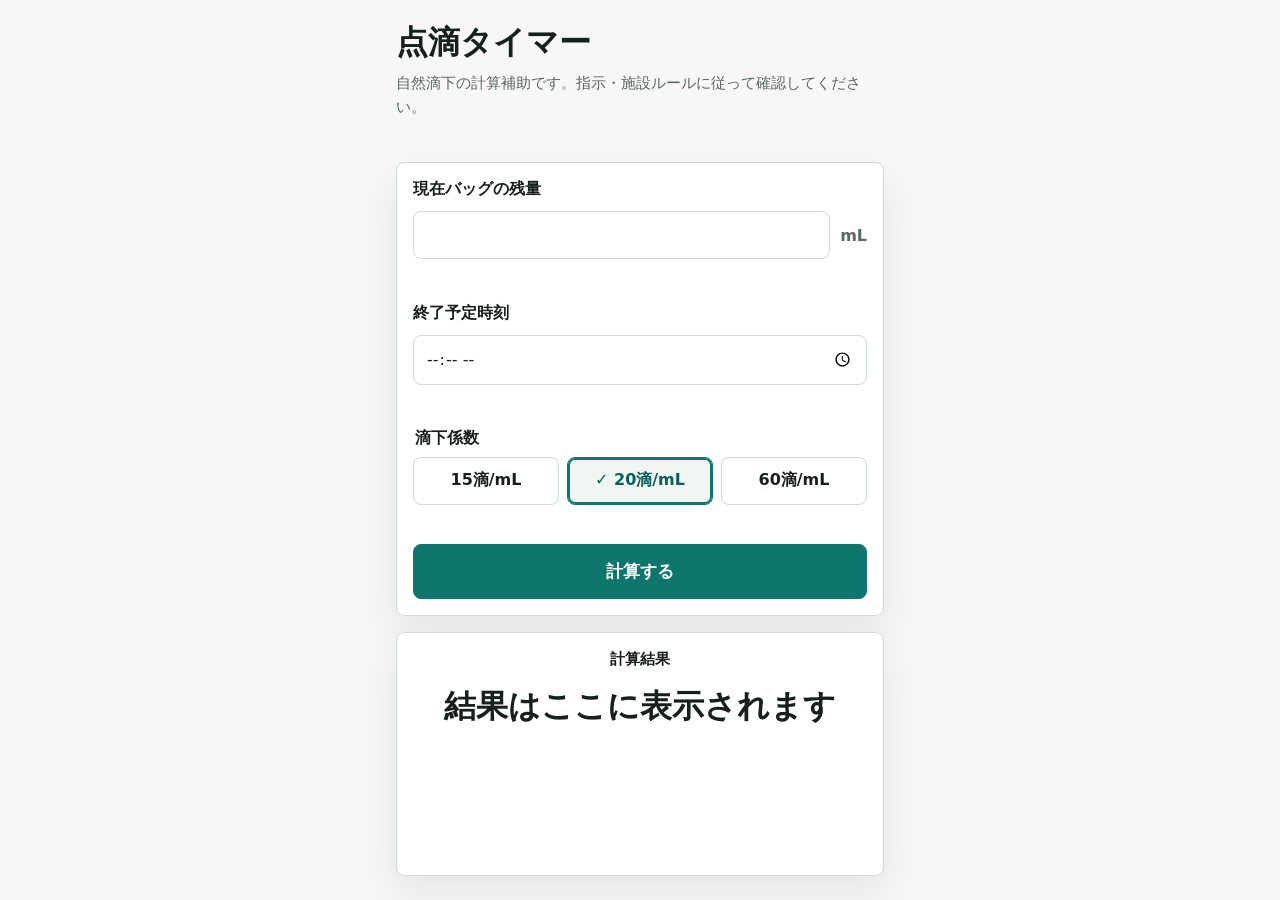
==== app/src/index.html @ 85085fc9 "初回実装完了-GitHub-Pages公開前" ====
<!doctype html>
<html lang="ja">
<head>
  <meta charset="utf-8">
  <meta name="viewport" content="width=device-width, initial-scale=1">
  <title>点滴タイマー</title>
  <meta name="theme-color" content="#2563eb">
  <link rel="manifest" href="./manifest.json">
  <link rel="icon" href="./icons/icon-192.png">
  <link rel="stylesheet" href="./style.css">
  <script src="./calc.js" defer></script>
  <script src="./app.js" defer></script>
  <script>
    if ('serviceWorker' in navigator) {
      window.addEventListener('load', function () {
        navigator.serviceWorker.register('./service-worker.js');
      });
    }
  </script>
</head>
<body>
  <main class="app" aria-labelledby="app-title">
    <header class="app-header">
      <h1 id="app-title">点滴タイマー</h1>
      <p class="notice">自然滴下の計算補助です。指示・施設ルールに従って確認してください。</p>
    </header>

    <form class="input-panel" id="calculation-form" novalidate>
      <div class="field">
        <label for="volume-input">現在バッグの残量</label>
        <div class="input-with-unit">
          <input
            id="volume-input"
            name="volume"
            type="number"
            inputmode="decimal"
            autocomplete="off"
            min="0"
            step="any"
            aria-describedby="volume-error"
          >
          <span class="unit">mL</span>
        </div>
        <p class="error-message" id="volume-error" aria-live="polite"></p>
      </div>

      <div class="field">
        <label for="end-time-input">終了予定時刻</label>
        <input
          id="end-time-input"
          name="endTime"
          type="time"
          autocomplete="off"
          aria-describedby="end-time-error"
        >
        <p class="error-message" id="end-time-error" aria-live="polite"></p>
      </div>

      <fieldset class="drop-factor-group">
        <legend>滴下係数</legend>
        <div class="drop-factor-buttons" id="drop-factor-buttons">
          <button class="factor-button" type="button" data-drop-factor="15" aria-pressed="false">15滴/mL</button>
          <button class="factor-button is-selected" type="button" data-drop-factor="20" aria-pressed="true">20滴/mL</button>
          <button class="factor-button" type="button" data-drop-factor="60" aria-pressed="false">60滴/mL</button>
        </div>
        <p class="error-message" id="drop-factor-error" aria-live="polite"></p>
      </fieldset>

      <button class="calculate-button" type="submit">計算する</button>
    </form>

    <section class="result-panel" aria-labelledby="result-title" aria-live="polite">
      <h2 id="result-title">計算結果</h2>
      <p class="main-result" id="main-result">結果はここに表示されます</p>
      <p class="drops-result" id="drops-result"></p>
      <p class="ml-result" id="ml-result"></p>
      <p class="condition-text" id="condition-text"></p>
    </section>
  </main>
</body>
</html>
---- app/src/style.css ----
:root {
  color-scheme: light;
  --bg: #f7f8f5;
  --surface: #ffffff;
  --surface-strong: #f0f6f3;
  --text: #18201d;
  --muted: #5b6762;
  --line: #cfd8d3;
  --accent: #0f766e;
  --accent-strong: #0b5f59;
  --accent-text: #ffffff;
  --error: #b42318;
  --focus: #d97706;
  --shadow: 0 18px 40px rgba(21, 31, 28, 0.08);
}

* {
  box-sizing: border-box;
}

html {
  min-height: 100%;
}

body {
  background: var(--bg);
  color: var(--text);
  font-family: system-ui, -apple-system, BlinkMacSystemFont, "Segoe UI", sans-serif;
  margin: 0;
  min-height: 100%;
}

button,
input {
  font: inherit;
}

.app {
  display: grid;
  gap: 16px;
  margin: 0 auto;
  max-width: 520px;
  min-height: 100vh;
  padding: 20px 16px 24px;
}

.app-header {
  padding-top: 4px;
}

h1 {
  font-size: 2rem;
  line-height: 1.15;
  margin: 0 0 10px;
}

.notice {
  color: var(--muted);
  font-size: 0.95rem;
  line-height: 1.6;
  margin: 0;
}

.input-panel,
.result-panel {
  background: var(--surface);
  border: 1px solid var(--line);
  border-radius: 8px;
  box-shadow: var(--shadow);
  padding: 16px;
}

.input-panel {
  display: grid;
  gap: 14px;
}

.field {
  display: grid;
  gap: 8px;
}

label,
legend {
  color: var(--text);
  font-weight: 700;
}

.input-with-unit {
  align-items: center;
  display: grid;
  gap: 10px;
  grid-template-columns: minmax(0, 1fr) auto;
}

input {
  background: var(--surface);
  border: 1px solid var(--line);
  border-radius: 8px;
  color: var(--text);
  min-height: 48px;
  padding: 10px 12px;
  width: 100%;
}

input:focus-visible,
button:focus-visible {
  outline: 3px solid var(--focus);
  outline-offset: 2px;
}

input[aria-invalid="true"] {
  border-color: var(--error);
}

.unit {
  color: var(--muted);
  font-weight: 700;
}

.error-message {
  color: var(--error);
  font-size: 0.9rem;
  line-height: 1.4;
  margin: 0;
  min-height: 1.3em;
}

.drop-factor-group {
  border: 0;
  margin: 0;
  min-inline-size: 0;
  padding: 0;
}

.drop-factor-buttons {
  display: grid;
  gap: 8px;
  grid-template-columns: repeat(3, minmax(0, 1fr));
  margin-top: 8px;
}

.factor-button,
.calculate-button {
  border-radius: 8px;
  cursor: pointer;
  min-height: 48px;
  padding: 10px;
}

.factor-button {
  background: var(--surface);
  border: 1px solid var(--line);
  color: var(--text);
  font-weight: 700;
}

.factor-button.is-selected {
  background: var(--surface-strong);
  border-color: var(--accent);
  box-shadow: inset 0 0 0 2px var(--accent);
  color: var(--accent-strong);
}

.factor-button.is-selected::before {
  content: "✓ ";
}

.calculate-button {
  background: var(--accent);
  border: 1px solid var(--accent);
  color: var(--accent-text);
  font-size: 1.05rem;
  font-weight: 800;
  width: 100%;
}

.calculate-button:active {
  transform: translateY(1px);
}

.result-panel {
  display: grid;
  gap: 8px;
  text-align: center;
}

.result-panel h2 {
  font-size: 0.95rem;
  margin: 0;
}

.main-result {
  font-size: 2rem;
  font-weight: 800;
  line-height: 1.2;
  margin: 4px 0;
  min-height: 2.4rem;
}

.drops-result {
  font-size: 1.35rem;
  font-weight: 800;
  margin: 0;
  min-height: 2rem;
}

.ml-result {
  color: var(--muted);
  font-size: 1.05rem;
  font-weight: 700;
  margin: 0;
  min-height: 1.6rem;
}

.condition-text {
  color: var(--muted);
  font-size: 0.86rem;
  line-height: 1.5;
  margin: 4px 0 0;
  min-height: 1.4rem;
}

@media (max-width: 360px) {
  .app {
    padding-inline: 12px;
  }

  .input-panel,
  .result-panel {
    padding: 14px 12px;
  }

  .drop-factor-buttons {
    gap: 6px;
  }

  .factor-button {
    font-size: 0.9rem;
    padding-inline: 6px;
  }

  .main-result {
    font-size: 1.75rem;
  }
}

@media (prefers-color-scheme: dark) {
  :root {
    color-scheme: dark;
    --bg: #101412;
    --surface: #1a211e;
    --surface-strong: #172b28;
    --text: #eef5f1;
    --muted: #b6c3bd;
    --line: #3d4944;
    --accent: #2dd4bf;
    --accent-strong: #99f6e4;
    --accent-text: #09201d;
    --error: #fca5a5;
    --focus: #fbbf24;
    --shadow: none;
  }
}
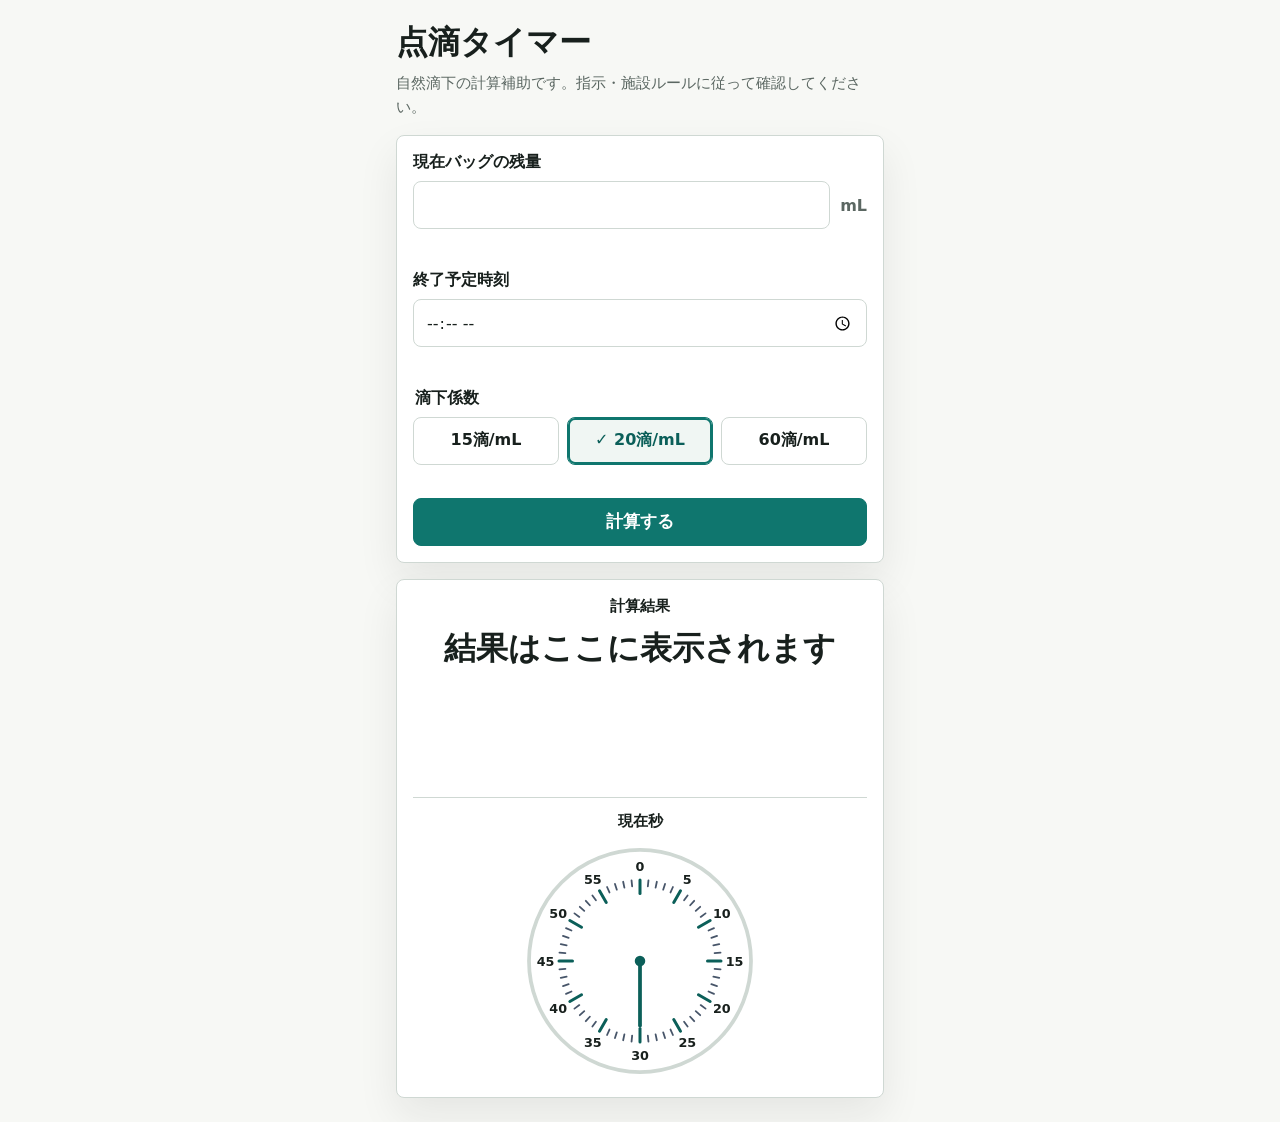
==== commit b11e190d: "秒針ガイドを常時表示の現在秒時計に置き換え、計算結果とは連動しない仕様に変更。時計盤に数字と目盛りを追加し、前回結果表示を結果側に移動。`getSecondClockState(nowMs)` を新た" ====
--- a/app/src/index.html
+++ b/app/src/index.html
@@ -69,12 +69,27 @@
       <button class="calculate-button" type="submit">計算する</button>
     </form>
 
-    <section class="result-panel" aria-labelledby="result-title" aria-live="polite">
+    <section class="result-panel" id="result-panel" aria-labelledby="result-title">
       <h2 id="result-title">計算結果</h2>
-      <p class="main-result" id="main-result">結果はここに表示されます</p>
-      <p class="drops-result" id="drops-result"></p>
-      <p class="ml-result" id="ml-result"></p>
-      <p class="condition-text" id="condition-text"></p>
+      <div class="result-output" aria-live="polite" aria-atomic="true">
+        <p class="main-result" id="main-result">結果はここに表示されます</p>
+        <p class="drops-result" id="drops-result"></p>
+        <p class="ml-result" id="ml-result"></p>
+        <p class="condition-text" id="condition-text"></p>
+      </div>
+      <p class="stale-result" id="stale-result" aria-live="polite" hidden>
+        前回の計算結果です。新しい条件は計算すると反映されます。
+      </p>
+      <div class="second-clock" id="second-clock">
+        <p class="clock-label">現在秒</p>
+        <svg class="clock-svg" viewBox="0 0 160 160" aria-hidden="true" focusable="false">
+          <circle class="clock-face" cx="80" cy="80" r="74"></circle>
+          <g class="clock-numbers" id="clock-numbers"></g>
+          <g class="clock-ticks" id="clock-ticks"></g>
+          <line class="clock-hand" id="clock-hand"></line>
+          <circle class="clock-center" cx="80" cy="80" r="3.5"></circle>
+        </svg>
+      </div>
     </section>
   </main>
 </body>
--- a/app/src/style.css
+++ b/app/src/style.css
@@ -11,11 +11,17 @@
   --accent-text: #ffffff;
   --error: #b42318;
   --focus: #d97706;
+  --guide-line: #0b5f59;
+  --guide-muted-line: #475569;
   --shadow: 0 18px 40px rgba(21, 31, 28, 0.08);
 }
 
 * {
   box-sizing: border-box;
+}
+
+[hidden] {
+  display: none !important;
 }
 
 html {
@@ -185,6 +191,11 @@
   text-align: center;
 }
 
+.result-output {
+  display: grid;
+  gap: 8px;
+}
+
 .result-panel h2 {
   font-size: 0.95rem;
   margin: 0;
@@ -221,6 +232,95 @@
   min-height: 1.4rem;
 }
 
+.stale-result {
+  color: var(--muted);
+  font-size: 0.82rem;
+  font-weight: 700;
+  line-height: 1.5;
+  margin: 0;
+}
+
+.second-clock {
+  border-top: 1px solid var(--line);
+  display: grid;
+  gap: 8px;
+  justify-items: center;
+  margin-top: 10px;
+  padding-top: 12px;
+  text-align: center;
+}
+
+.clock-label {
+  color: var(--text);
+  font-size: 0.95rem;
+  font-weight: 800;
+  line-height: 1.5;
+  margin: 0;
+}
+
+.clock-note {
+  color: var(--muted);
+  font-size: 0.82rem;
+  line-height: 1.5;
+  margin: 0;
+}
+
+.clock-svg {
+  aspect-ratio: 1 / 1;
+  block-size: auto;
+  display: block;
+  inline-size: min(100%, 240px);
+  margin: 0 auto;
+  overflow: visible;
+}
+
+.clock-face {
+  fill: var(--surface);
+  stroke: var(--line);
+  stroke-width: 2.5;
+}
+
+.clock-tick {
+  stroke: var(--guide-muted-line);
+  stroke-linecap: round;
+  stroke-width: 1.2;
+}
+
+.clock-tick-major {
+  stroke: var(--guide-line);
+  stroke-width: 2;
+}
+
+.clock-number {
+  dominant-baseline: central;
+  fill: var(--text);
+  font-size: 8.5px;
+  font-weight: 800;
+  text-anchor: middle;
+}
+
+.clock-hand {
+  stroke: var(--guide-line);
+  stroke-linecap: round;
+  stroke-width: 2.5;
+}
+
+.clock-center {
+  fill: var(--guide-line);
+}
+
+.sr-only {
+  block-size: 1px;
+  clip: rect(0 0 0 0);
+  clip-path: inset(50%);
+  inline-size: 1px;
+  margin: -1px;
+  overflow: hidden;
+  padding: 0;
+  position: absolute;
+  white-space: nowrap;
+}
+
 @media (max-width: 360px) {
   .app {
     padding-inline: 12px;
@@ -242,6 +342,10 @@
 
   .main-result {
     font-size: 1.75rem;
+  }
+
+  .clock-svg {
+    inline-size: min(100%, 200px);
   }
 }
 
@@ -253,12 +357,14 @@
     --surface-strong: #172b28;
     --text: #eef5f1;
     --muted: #b6c3bd;
-    --line: #3d4944;
+    --line: #64746d;
     --accent: #2dd4bf;
     --accent-strong: #99f6e4;
     --accent-text: #09201d;
     --error: #fca5a5;
     --focus: #fbbf24;
+    --guide-line: #99f6e4;
+    --guide-muted-line: #cbd5e1;
     --shadow: none;
   }
 }
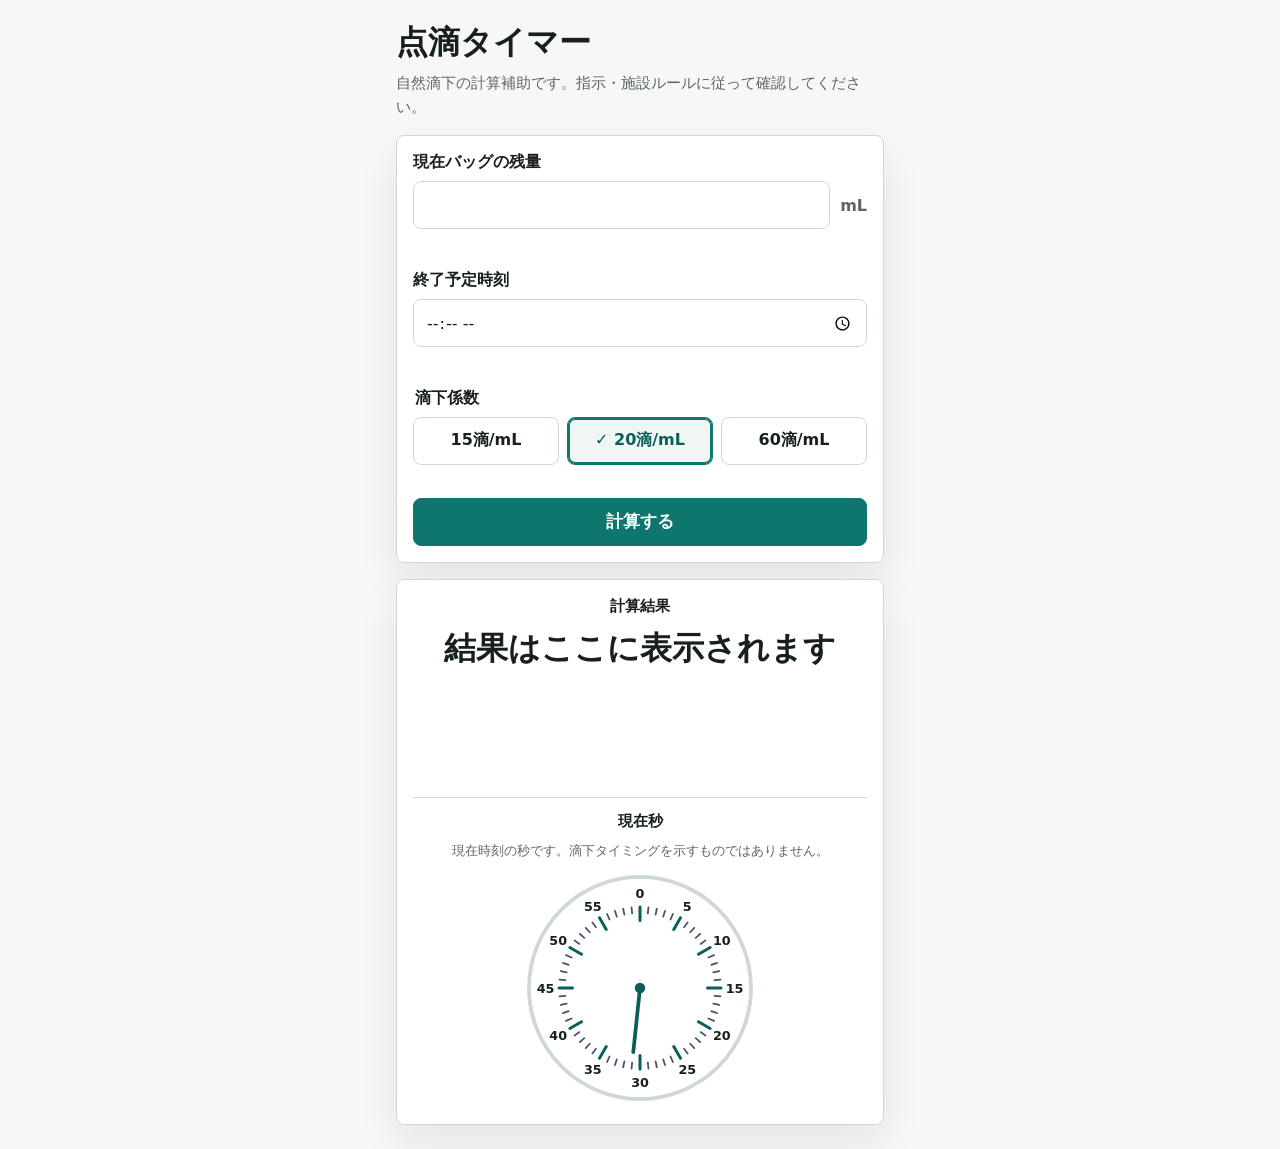
==== commit b24b8ee5: "デバッグ・リファクタリング・セキュリティ強化を実施。仕様必須の秒時計注記を追加し、タブ復帰時の秒針再同期とnullガードを実装。CSPメタタグを導入してSW登録スクリプトをapp.jsへ外部化し、キャ" ====
--- a/app/src/index.html
+++ b/app/src/index.html
@@ -3,6 +3,8 @@
 <head>
   <meta charset="utf-8">
   <meta name="viewport" content="width=device-width, initial-scale=1">
+  <meta http-equiv="Content-Security-Policy"
+        content="default-src 'none'; script-src 'self'; style-src 'self'; img-src 'self'; manifest-src 'self'; worker-src 'self'; base-uri 'none'; form-action 'self'">
   <title>点滴タイマー</title>
   <meta name="theme-color" content="#2563eb">
   <link rel="manifest" href="./manifest.json">
@@ -10,13 +12,6 @@
   <link rel="stylesheet" href="./style.css">
   <script src="./calc.js" defer></script>
   <script src="./app.js" defer></script>
-  <script>
-    if ('serviceWorker' in navigator) {
-      window.addEventListener('load', function () {
-        navigator.serviceWorker.register('./service-worker.js');
-      });
-    }
-  </script>
 </head>
 <body>
   <main class="app" aria-labelledby="app-title">
@@ -82,6 +77,7 @@
       </p>
       <div class="second-clock" id="second-clock">
         <p class="clock-label">現在秒</p>
+        <p class="clock-note">現在時刻の秒です。滴下タイミングを示すものではありません。</p>
         <svg class="clock-svg" viewBox="0 0 160 160" aria-hidden="true" focusable="false">
           <circle class="clock-face" cx="80" cy="80" r="74"></circle>
           <g class="clock-numbers" id="clock-numbers"></g>
